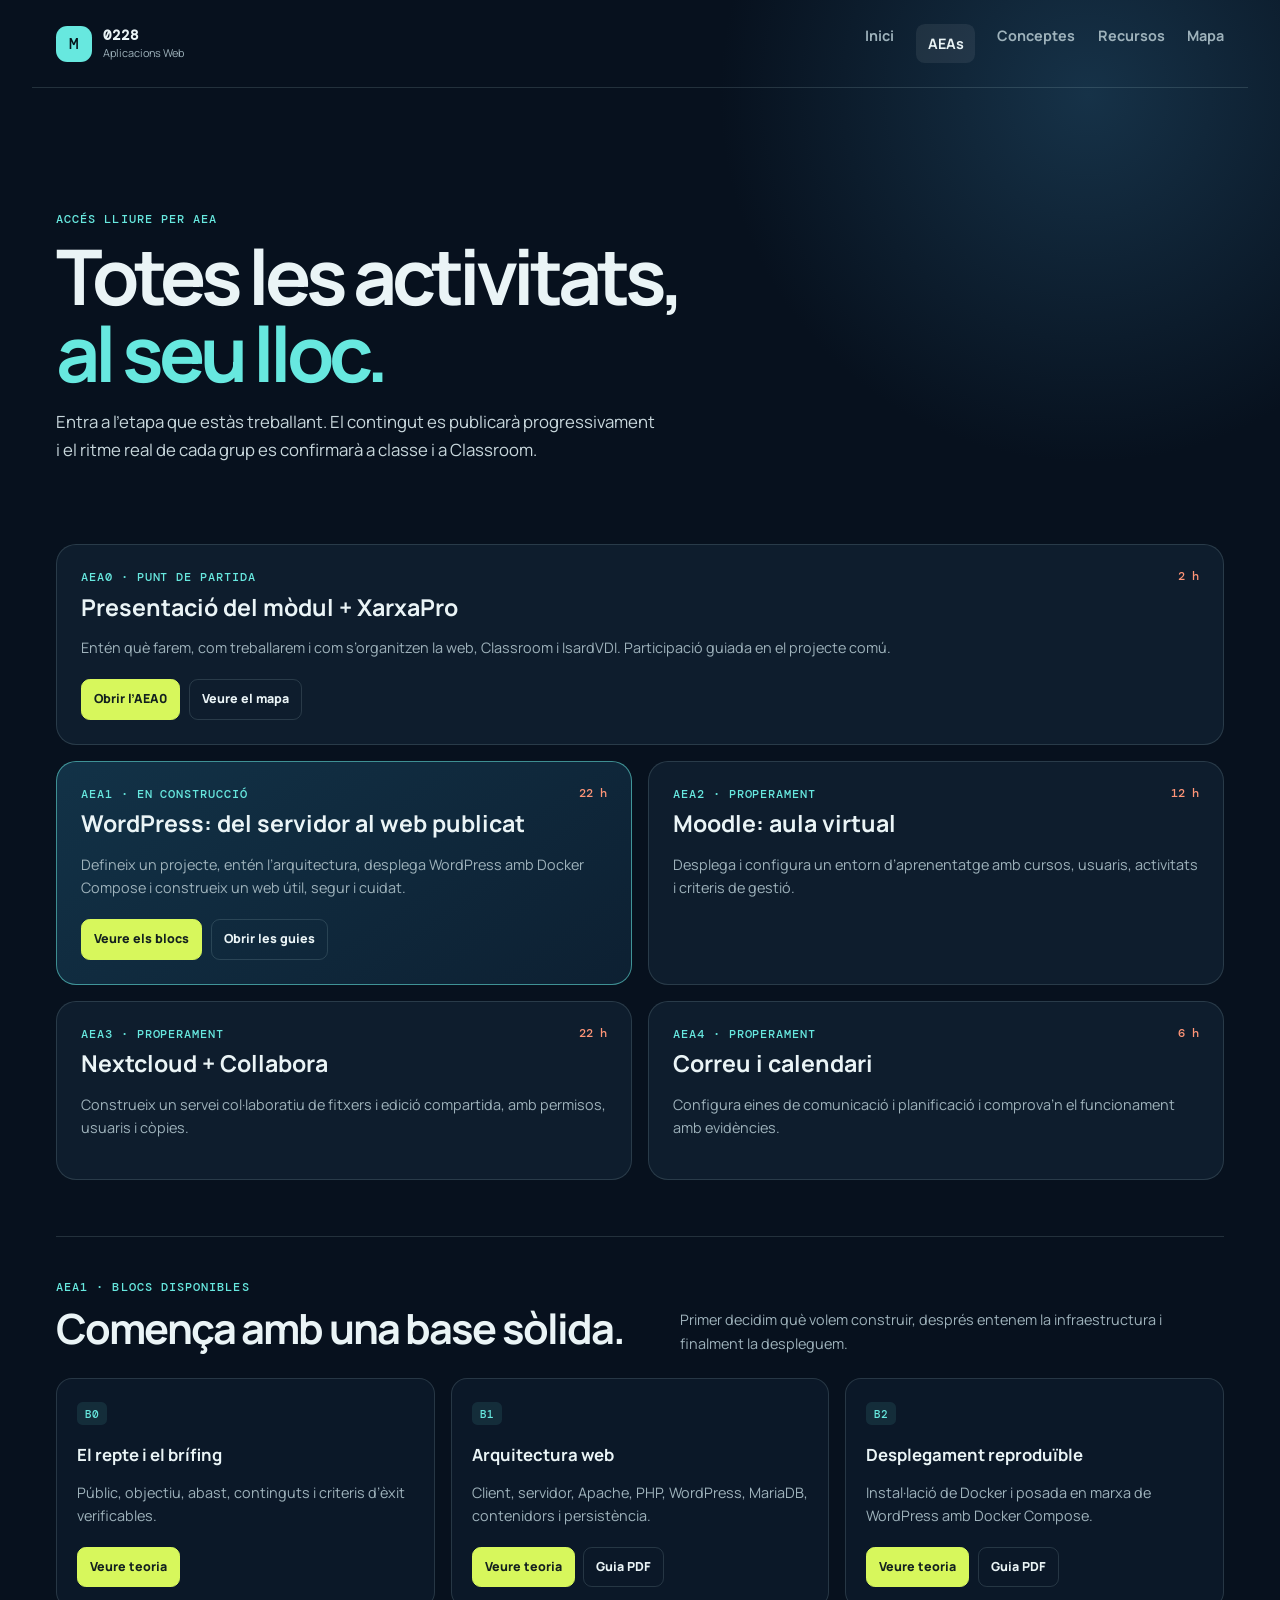
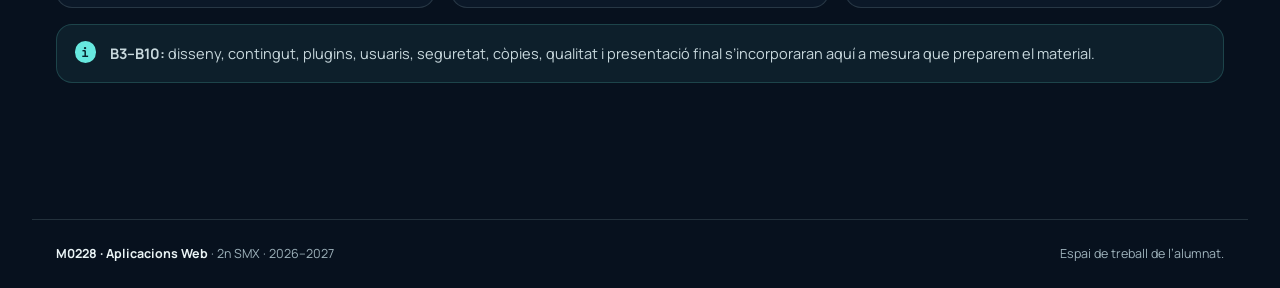
==== aeas.html @ b8c54862 "Add files via upload" ====
<!doctype html>
<html lang="ca"><head><meta charset="utf-8"><meta name="viewport" content="width=device-width,initial-scale=1"><meta name="description" content="Activitats d'ensenyament i aprenentatge del mòdul M0228 Aplicacions Web."><meta name="theme-color" content="#09121f"><title>AEAs · M0228 Aplicacions Web</title><link rel="preconnect" href="https://fonts.googleapis.com"><link rel="preconnect" href="https://fonts.gstatic.com" crossorigin><link href="https://fonts.googleapis.com/css2?family=DM+Mono:wght@400;500&family=Manrope:wght@400;500;600;700;800&display=swap" rel="stylesheet"><link rel="stylesheet" href="styles.css"><link rel="stylesheet" href="materials.css"><link rel="stylesheet" href="pages.css"><script src="app.js" defer></script></head>
<body><a class="skip-link" href="#contingut">Vés al contingut</a><header class="site-header"><a class="brand" href="index.html"><span class="brand-mark">M</span><span><strong>0228</strong><small>Aplicacions Web</small></span></a><button class="menu-button" type="button" aria-expanded="false" aria-controls="menu-principal"><span class="sr-only">Obre el menú</span><i></i><i></i></button><nav id="menu-principal" class="primary-nav" aria-label="Navegació principal"><a href="index.html">Inici</a><a href="aeas.html" aria-current="page">AEAs</a><a href="conceptes.html">Conceptes</a><a href="recursos.html">Recursos</a><a href="mapa.html">Mapa</a></nav></header>
<main id="contingut"><header class="page-intro"><p class="eyebrow">Accés lliure per AEA</p><h1>Totes les activitats,<br><em>al seu lloc.</em></h1><p class="lead">Entra a l’etapa que estàs treballant. El contingut es publicarà progressivament i el ritme real de cada grup es confirmarà a classe i a Classroom.</p></header>
<section class="page-section"><div class="aea-grid">
<article class="aea-card"><header><span class="aea-code">AEA0 · Punt de partida</span><span class="aea-hours">2 h</span></header><h2>Presentació del mòdul + XarxaPro</h2><p>Entén què farem, com treballarem i com s’organitzen la web, Classroom i IsardVDI. Participació guiada en el projecte comú.</p><div class="aea-actions"><a href="index.html#comenca">Obrir l’AEA0</a><a href="mapa.html">Veure el mapa</a></div></article>
<article id="aea1" class="aea-card is-current"><header><span class="aea-code">AEA1 · En construcció</span><span class="aea-hours">22 h</span></header><h2>WordPress: del servidor al web publicat</h2><p>Defineix un projecte, entén l’arquitectura, desplega WordPress amb Docker Compose i construeix un web útil, segur i cuidat.</p><div class="aea-actions"><a href="#blocs-aea1">Veure els blocs</a><a href="recursos.html#guies">Obrir les guies</a></div></article>
<article class="aea-card"><header><span class="aea-code">AEA2 · Properament</span><span class="aea-hours">12 h</span></header><h2>Moodle: aula virtual</h2><p>Desplega i configura un entorn d’aprenentatge amb cursos, usuaris, activitats i criteris de gestió.</p></article>
<article class="aea-card"><header><span class="aea-code">AEA3 · Properament</span><span class="aea-hours">22 h</span></header><h2>Nextcloud + Collabora</h2><p>Construeix un servei col·laboratiu de fitxers i edició compartida, amb permisos, usuaris i còpies.</p></article>
<article class="aea-card"><header><span class="aea-code">AEA4 · Properament</span><span class="aea-hours">6 h</span></header><h2>Correu i calendari</h2><p>Configura eines de comunicació i planificació i comprova’n el funcionament amb evidències.</p></article>
</div></section>
<section id="blocs-aea1" class="page-section"><div class="section-top"><div><p class="eyebrow">AEA1 · Blocs disponibles</p><h2>Comença amb una base sòlida.</h2></div><p>Primer decidim què volem construir, després entenem la infraestructura i finalment la despleguem.</p></div><div class="block-grid">
<article class="block-card"><span class="file-type">B0</span><h3>El repte i el brífing</h3><p>Públic, objectiu, abast, continguts i criteris d’èxit verificables.</p><div class="aea-actions"><a href="index.html#b0">Veure teoria</a></div></article>
<article class="block-card"><span class="file-type">B1</span><h3>Arquitectura web</h3><p>Client, servidor, Apache, PHP, WordPress, MariaDB, contenidors i persistència.</p><div class="aea-actions"><a href="index.html#b1">Veure teoria</a><a href="materials/alumnat/AEA1_B0-B1_Guia_Alumnat_2026-2027.pdf" target="_blank" rel="noopener">Guia PDF</a></div></article>
<article class="block-card"><span class="file-type">B2</span><h3>Desplegament reproduïble</h3><p>Instal·lació de Docker i posada en marxa de WordPress amb Docker Compose.</p><div class="aea-actions"><a href="index.html#b2">Veure teoria</a><a href="materials/alumnat/AEA1_B2_Docker_WordPress_Guia_Alumnat_2026-2027.pdf" target="_blank" rel="noopener">Guia PDF</a></div></article>
</div><div class="callout"><span class="callout-icon">i</span><p><strong>B3–B10:</strong> disseny, contingut, plugins, usuaris, seguretat, còpies, qualitat i presentació final s’incorporaran aquí a mesura que preparem el material.</p></div></section></main>
<footer class="site-footer"><p><strong>M0228 · Aplicacions Web</strong> · 2n SMX · 2026–2027</p><p>Espai de treball de l’alumnat.</p></footer></body></html>
---- styles.css ----
:root{--ink:#eaf4f6;--muted:#9eb2bb;--deep:#07111e;--panel:#0e1d2d;--line:rgba(207,239,242,.14);--aqua:#67e8df;--lime:#d7f75c;--coral:#ff9577;--radius:1.25rem}*{box-sizing:border-box}html{scroll-behavior:smooth}body{margin:0;background:radial-gradient(circle at 85% 5%,#163248 0,transparent 23rem),var(--deep);color:var(--ink);font-family:Manrope,system-ui,sans-serif;font-size:16px;line-height:1.65}a{color:inherit}a:focus-visible,button:focus-visible{outline:3px solid var(--lime);outline-offset:4px}.skip-link{position:absolute;left:1rem;top:-4rem;background:var(--lime);color:#122023;padding:.6rem 1rem;z-index:9;border-radius:.5rem;font-weight:800}.skip-link:focus{top:1rem}.site-header{max-width:76rem;min-height:5.5rem;padding:0 1.5rem;margin:auto;display:flex;align-items:center;justify-content:space-between;border-bottom:1px solid var(--line)}.brand{display:flex;gap:.7rem;align-items:center;text-decoration:none;line-height:1.1}.brand-mark{display:grid;place-items:center;width:2.25rem;height:2.25rem;background:var(--aqua);color:#06151c;border-radius:.7rem;font-family:"DM Mono",monospace;font-weight:500}.brand strong,.brand small{display:block}.brand strong{font-family:"DM Mono",monospace;font-size:.9rem;letter-spacing:.06em}.brand small{color:var(--muted);font-size:.68rem;margin-top:.18rem}.primary-nav{display:flex;gap:1.4rem}.primary-nav a{color:var(--muted);text-decoration:none;font-size:.9rem;font-weight:700}.primary-nav a:hover{color:var(--aqua)}.menu-button{display:none}main{max-width:76rem;padding:2.5rem 1.5rem 5rem;margin:auto}.panel{background:linear-gradient(140deg,rgba(18,38,58,.96),rgba(10,24,38,.92));border:1px solid var(--line);border-radius:1.75rem}.hero{padding:clamp(1.8rem,6vw,4.5rem);overflow:hidden;position:relative}.hero:after{content:"";position:absolute;width:20rem;height:20rem;border:1px solid rgba(103,232,223,.15);border-radius:50%;right:-11rem;bottom:-13rem;box-shadow:0 0 0 3rem rgba(103,232,223,.035),0 0 0 6rem rgba(103,232,223,.02);pointer-events:none}.eyebrow,.card-label{margin:0 0:.75rem;color:var(--aqua);font:500 .74rem/1.2 "DM Mono",monospace;letter-spacing:.09em;text-transform:uppercase}.hero-grid{display:grid;grid-template-columns:minmax(0,1.6fr) minmax(16rem,.7fr);gap:2rem;align-items:end;position:relative;z-index:1}.hero h1{max-width:13ch;margin:.1rem 0 1.2rem;font-size:clamp(2.3rem,5.5vw,5rem);line-height:1;letter-spacing:-.07em}.hero h1 em{color:var(--aqua);font-style:normal}.lead{max-width:52ch;color:#c8d7dc;font-size:1.05rem}.hero-actions{display:flex;gap:.75rem;flex-wrap:wrap;margin-top:1.8rem}.button{display:inline-flex;align-items:center;gap:.6rem;padding:.75rem 1rem;border-radius:.7rem;text-decoration:none;font-weight:800;font-size:.9rem}.button-primary{background:var(--lime);color:#152422}.button-quiet{border:1px solid var(--line)}.start-card{background:rgba(5,15,25,.45);border:1px solid rgba(103,232,223,.25);padding:1.5rem;border-radius:1rem}.start-card h2{font-size:1.15rem;margin:.25rem 0}.start-card p:not(.card-label),.section-heading>p:not(.eyebrow),.module-card p:not(.card-label),.resource-grid p{color:var(--muted);font-size:.9rem}.start-card a,.module-card a{color:var(--aqua);text-decoration:none;font-size:.85rem;font-weight:800}.notice{position:relative;z-index:1;max-width:70ch;margin:2.6rem 0 0;padding-top:1.1rem;border-top:1px solid var(--line);color:var(--muted);font-size:.84rem}.notice strong{color:var(--ink)}.section{padding:5.5rem 0 0}.section-heading{max-width:43rem;margin-bottom:2rem}.section-heading h2{margin:.2rem 0 .7rem;font-size:clamp(1.8rem,4vw,3rem);line-height:1.1;letter-spacing:-.05em}.two-columns{display:grid;grid-template-columns:1fr 1fr;gap:1rem}.lesson-card,.module-card,.resource-grid article{background:var(--panel);border:1px solid var(--line);border-radius:var(--radius);padding:1.5rem}.lesson-card h3,.module-card h3,.resource-grid h3{margin:.1rem 0 .7rem;font-size:1.25rem;line-height:1.25}.contrast-card{background:linear-gradient(145deg,#142f3b,#102333)}.steps,.check-list{padding:0;margin:1rem 0 0;list-style:none}.steps li{display:grid;grid-template-columns:2rem 1fr;gap:.65rem;padding:.65rem 0;border-top:1px solid var(--line);font-size:.9rem}.steps span{color:var(--coral);font:500 .72rem "DM Mono",monospace;padding-top:.2rem}.check-list li{position:relative;padding:.45rem 0 .45rem 1.45rem;color:#d8e3e6;font-size:.92rem}.check-list li:before{content:"✓";position:absolute;left:0;color:var(--lime);font-weight:800}.callout{display:flex;gap:.85rem;margin-top:1rem;padding:1rem 1.1rem;color:#c8d8dd;background:rgba(103,232,223,.065);border:1px solid rgba(103,232,223,.18);border-radius:1rem;font-size:.91rem}.callout p{margin:0}.callout-icon{flex:0 0 1.35rem;height:1.35rem;display:grid;place-items:center;border-radius:50%;background:var(--aqua);color:#08202a;font:500 .85rem "DM Mono",monospace}.itinerary{display:grid;grid-template-columns:repeat(5,1fr);gap:.7rem}.route-card{min-height:12rem;padding:1.1rem;background:rgba(14,29,45,.68);border:1px solid var(--line);border-radius:1rem;display:flex;flex-direction:column}.route-card.current{border-color:var(--aqua);background:#103044}.route-number{color:var(--coral);font:500 .8rem "DM Mono",monospace}.route-card p{color:var(--aqua);font:500 .68rem "DM Mono",monospace;margin:1rem 0 .15rem}.route-card h3{font-size:1rem;margin:0;line-height:1.25}.route-card small,.subtle{color:var(--muted);margin-top:.45rem;font-size:.75rem;line-height:1.35}.status{margin-top:auto;color:var(--lime);font:500 .67rem "DM Mono",monospace;text-transform:uppercase}.status.muted{color:var(--muted)}.subtle{margin:1rem 0 0;font-size:.85rem}.split-heading{display:flex;justify-content:space-between;gap:2rem;max-width:none}.split-heading>p{max-width:30rem}.module-grid{display:grid;grid-template-columns:repeat(4,1fr);gap:1rem}.module-card{min-height:16rem;display:flex;flex-direction:column}.module-card a,.module-card span:last-child{margin-top:auto}.module-card.soon{opacity:.64}.module-card.soon span:last-child{color:var(--muted);font:.73rem "DM Mono",monospace;text-transform:uppercase}.learning-unit{display:grid;grid-template-columns:10rem 1fr;gap:1.5rem;margin-top:1rem;padding:1.5rem;background:rgba(14,29,45,.53);border-top:1px solid var(--line)}.unit-meta span{color:var(--lime);font:500 1.7rem "DM Mono",monospace}.unit-meta p{color:var(--muted);margin:.1rem 0;font-size:.8rem}.unit-content h3{margin:0;font-size:1.5rem;line-height:1.25}.unit-content>p{color:#c9d8dd}.unit-columns{display:grid;grid-template-columns:1fr 1fr;gap:1rem}.unit-columns>div{padding:1rem;background:var(--panel);border-radius:.85rem}.unit-columns h4{margin:0;color:var(--aqua);font-size:.88rem}.unit-columns ul{color:var(--muted);padding-left:1.15rem;font-size:.88rem}.unit-columns li{margin:.35rem 0}.flow{display:flex;align-items:center;flex-wrap:wrap;gap:.45rem;margin:1.2rem 0;font:.75rem "DM Mono",monospace}.flow span{padding:.5rem .65rem;background:#153143;border:1px solid rgba(103,232,223,.25);border-radius:.45rem}.flow b{color:var(--coral)}.tip{padding:.8rem 1rem;border-left:2px solid var(--lime);background:rgba(215,247,92,.06);font-size:.88rem}code{font-family:"DM Mono",monospace;font-size:.85em;color:var(--lime)}pre{margin:1rem 0 0;padding:1rem;overflow:auto;background:#050e18;border:1px solid var(--line);border-radius:.8rem}pre code{color:#c8f9f5;line-height:1.8}.resource-grid{display:grid;grid-template-columns:repeat(3,1fr);gap:1rem}.resource-grid article>span{color:var(--coral);font:500 1.2rem "DM Mono",monospace}.site-footer{max-width:76rem;margin:auto;padding:1.5rem;border-top:1px solid var(--line);color:var(--muted);font-size:.78rem;display:flex;justify-content:space-between;gap:1rem}.site-footer p{margin:0}.site-footer strong{color:var(--ink)}.sr-only{position:absolute;width:1px;height:1px;padding:0;margin:-1px;overflow:hidden;clip:rect(0,0,0,0);white-space:nowrap;border:0}@media(max-width:800px){.hero-grid,.split-heading,.two-columns,.unit-columns{grid-template-columns:1fr;display:grid}.itinerary{grid-template-columns:repeat(2,1fr)}.route-card{min-height:9rem}.module-grid{grid-template-columns:repeat(2,1fr)}.learning-unit{grid-template-columns:1fr;gap:.75rem}.unit-meta{display:flex;gap:.65rem;align-items:baseline}.unit-meta p{margin:0}.site-footer{display:block}.site-footer p+p{margin-top:.4rem}}@media(max-width:600px){.site-header{min-height:4.75rem;padding:0 1rem;position:relative}.menu-button{display:flex;flex-direction:column;gap:.35rem;justify-content:center;align-items:center;width:2.75rem;height:2.5rem;background:transparent;border:1px solid var(--line);border-radius:.6rem}.menu-button i{width:1rem;height:1px;background:var(--ink)}.primary-nav{position:absolute;left:1rem;right:1rem;top:4.5rem;padding:1rem;background:#102235;border:1px solid var(--line);border-radius:.8rem;display:none;flex-direction:column;z-index:5}.primary-nav.open{display:flex}.primary-nav a{padding:.35rem}.hero{padding:1.5rem}.hero h1{font-size:2.55rem}.hero-actions{display:grid}.button{justify-content:center}.module-grid,.resource-grid,.itinerary{grid-template-columns:1fr}.section{padding-top:4rem}main{padding:1.5rem 1rem 4rem}}@media(prefers-reduced-motion:reduce){html{scroll-behavior:auto}*,*:before,*:after{transition:none!important;animation:none!important}}
---- materials.css ----
.materials-heading{margin:2.4rem 0 1rem}.materials-heading h3{margin:0;font-size:1.45rem}.materials-heading>p:last-child{margin:.3rem 0 0;color:var(--muted);font-size:.9rem}.materials-grid{display:grid;grid-template-columns:repeat(2,1fr);gap:1rem}.material-card{min-height:15rem;padding:1.5rem;background:linear-gradient(145deg,var(--panel),#10283a);border:1px solid var(--line);border-radius:var(--radius);display:flex;flex-direction:column;justify-content:space-between}.file-type{display:inline-block;margin-bottom:.85rem;padding:.28rem .5rem;border-radius:.35rem;background:rgba(103,232,223,.1);color:var(--aqua);font:500 .7rem "DM Mono",monospace}.material-card h3{margin:0;font-size:1.15rem;line-height:1.35}.material-card p{color:var(--muted);font-size:.88rem}.file-actions{display:flex;gap:.65rem;flex-wrap:wrap;margin-top:1.2rem}.file-actions a{padding:.58rem .75rem;border:1px solid var(--line);border-radius:.55rem;color:var(--ink);font-size:.78rem;font-weight:800;text-decoration:none}.file-actions a:hover{border-color:var(--aqua);color:var(--aqua)}.file-actions .view-file{background:var(--lime);border-color:var(--lime);color:#10201f}.file-actions .view-file:hover{background:#e3ff84;color:#10201f}@media(max-width:600px){.materials-grid{grid-template-columns:1fr}.material-card{min-height:auto}}
---- pages.css ----
.primary-nav a[aria-current="page"]{color:var(--ink);background:rgba(255,255,255,.07);padding:.45rem .7rem;border-radius:.55rem}.page-intro{padding:clamp(2rem,6vw,4.5rem) 0 2rem;max-width:54rem}.page-intro h1{margin:.15rem 0 1rem;font-size:clamp(2.4rem,6vw,5rem);line-height:1;letter-spacing:-.065em}.page-intro h1 em{color:var(--aqua);font-style:normal}.page-intro .lead{max-width:60ch}.page-section{padding:2rem 0 3.5rem}.page-section+.page-section{border-top:1px solid var(--line)}.section-top{display:flex;justify-content:space-between;align-items:end;gap:2rem;margin-bottom:1.4rem}.section-top h2{margin:.2rem 0;font-size:clamp(1.6rem,4vw,2.6rem);line-height:1.1;letter-spacing:-.045em}.section-top>p{max-width:34rem;margin:0;color:var(--muted);font-size:.9rem}.aea-grid{display:grid;grid-template-columns:repeat(2,1fr);gap:1rem}.aea-card{position:relative;padding:1.5rem;background:var(--panel);border:1px solid var(--line);border-radius:var(--radius)}.aea-card:first-child{grid-column:1/-1}.aea-card.is-current{border-color:rgba(103,232,223,.55);background:linear-gradient(145deg,#123247,#0d2032)}.aea-card header{display:flex;justify-content:space-between;gap:1rem;align-items:start}.aea-code{color:var(--aqua);font:500 .74rem "DM Mono",monospace;letter-spacing:.08em;text-transform:uppercase}.aea-hours{color:var(--coral);font:500 .72rem "DM Mono",monospace}.aea-card h2{margin:.55rem 0 .6rem;font-size:1.45rem;line-height:1.2}.aea-card>p,.block-card p,.concept-card p,.empty-state p{color:var(--muted);font-size:.9rem}.aea-actions{display:flex;gap:.55rem;flex-wrap:wrap;margin-top:1.2rem}.aea-actions a{padding:.55rem .75rem;border:1px solid var(--line);border-radius:.55rem;text-decoration:none;font-size:.78rem;font-weight:800}.aea-actions a:first-child{background:var(--lime);border-color:var(--lime);color:#14211f}.block-grid,.concept-grid,.presentation-grid{display:grid;grid-template-columns:repeat(3,1fr);gap:1rem}.block-card,.concept-card,.empty-state{padding:1.25rem;background:rgba(14,29,45,.72);border:1px solid var(--line);border-radius:1rem}.block-card h3,.concept-card h2,.empty-state h3{margin:.35rem 0 .55rem;font-size:1.05rem;line-height:1.3}.block-card .file-actions{margin-top:1rem}.concept-card dt{color:var(--aqua);font-weight:800}.concept-card dd{margin:.35rem 0 0;color:var(--muted);font-size:.88rem}.map-list{list-style:none;margin:0;padding:0;border-top:1px solid var(--line)}.map-list li{display:grid;grid-template-columns:5rem 1fr 5rem;gap:1rem;padding:1.25rem .25rem;border-bottom:1px solid var(--line);align-items:start}.map-list b{color:var(--aqua);font:500 .8rem "DM Mono",monospace}.map-list strong{display:block}.map-list span span{display:block;color:var(--muted);font-size:.85rem;margin-top:.2rem}.map-list em{color:var(--coral);font:500 .72rem "DM Mono",monospace;text-align:right;font-style:normal}.resource-note{margin-top:1rem;color:var(--muted);font-size:.86rem}.empty-state{border-style:dashed}.empty-state .file-type{display:inline-block}.breadcrumb{display:flex;gap:.5rem;color:var(--muted);font-size:.78rem}.breadcrumb a{text-decoration:none}.breadcrumb span{color:var(--aqua)}@media(max-width:800px){.block-grid,.concept-grid,.presentation-grid{grid-template-columns:repeat(2,1fr)}}@media(max-width:600px){.primary-nav a[aria-current="page"]{padding:.35rem}.aea-grid,.block-grid,.concept-grid,.presentation-grid{grid-template-columns:1fr}.aea-card:first-child{grid-column:auto}.section-top{display:block}.section-top>p{margin-top:.6rem}.map-list li{grid-template-columns:4rem 1fr}.map-list em{grid-column:2;text-align:left}.page-intro{padding-top:2.5rem}}
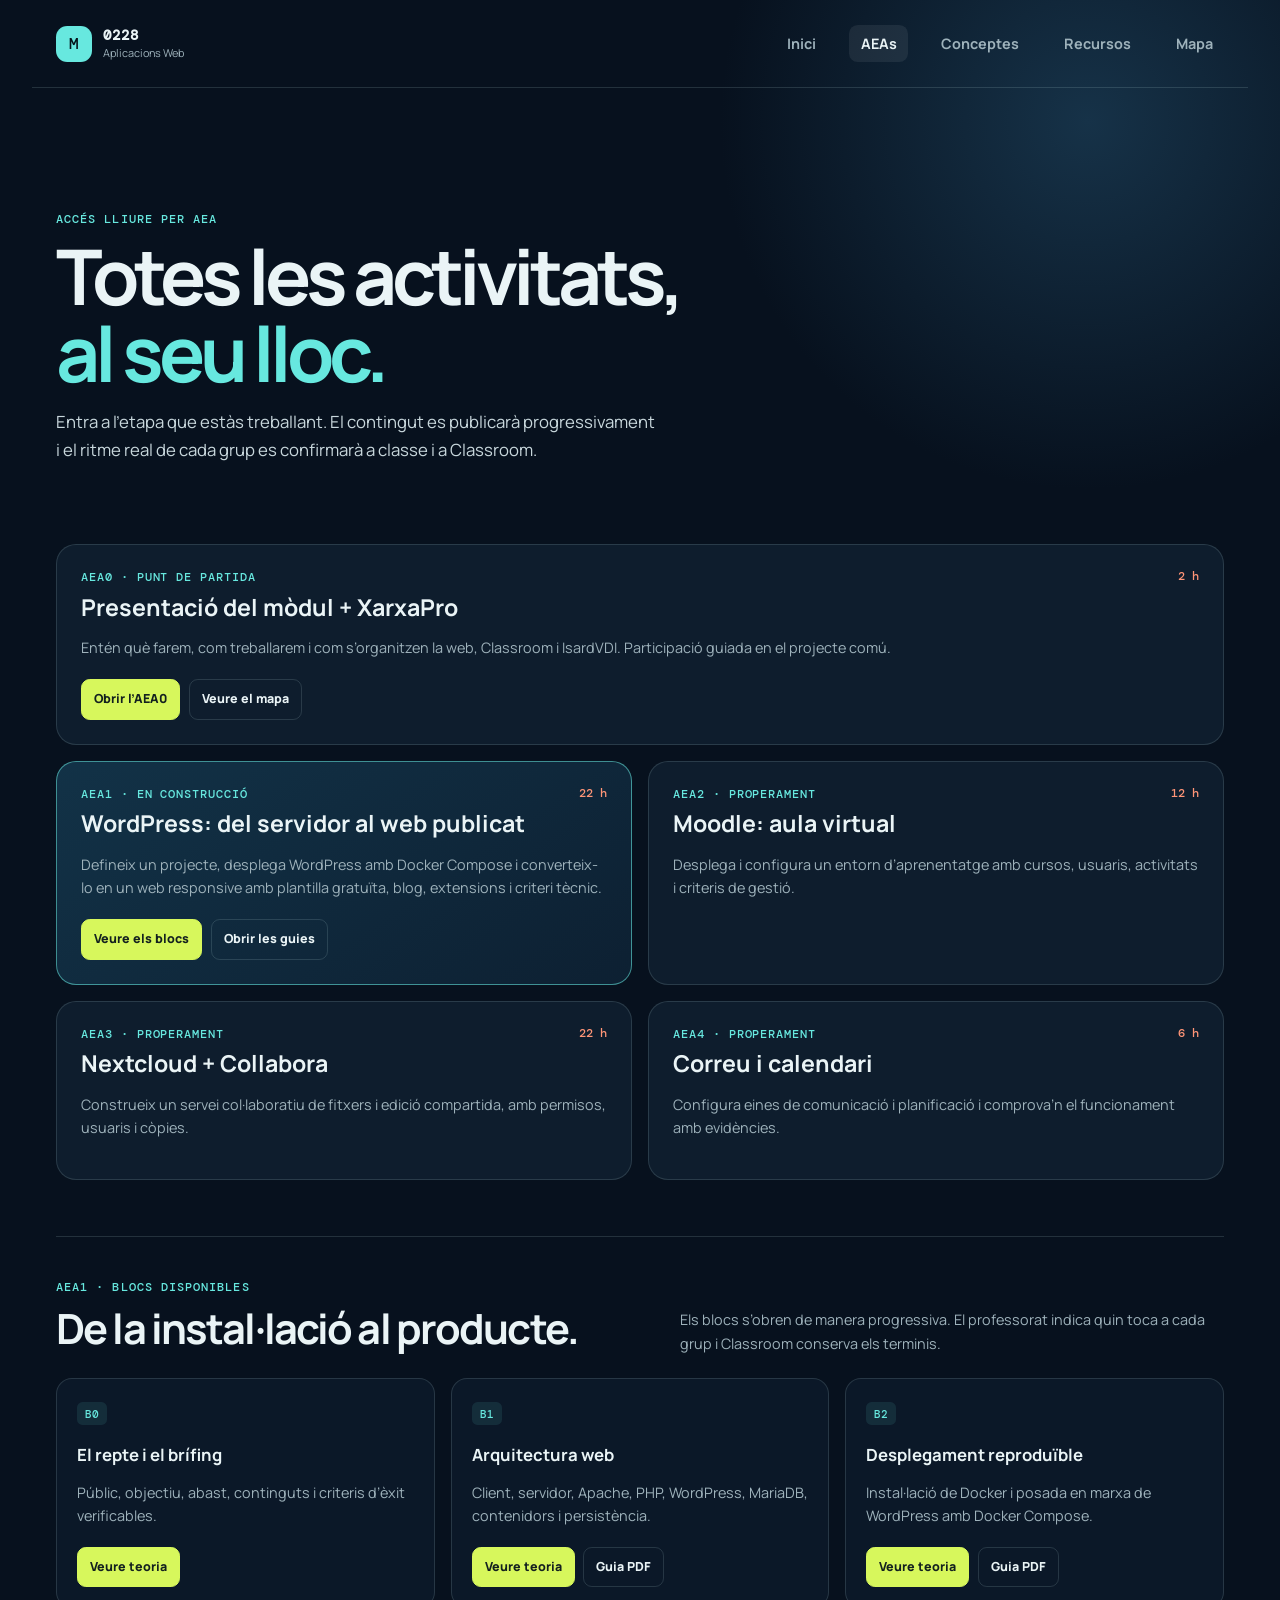
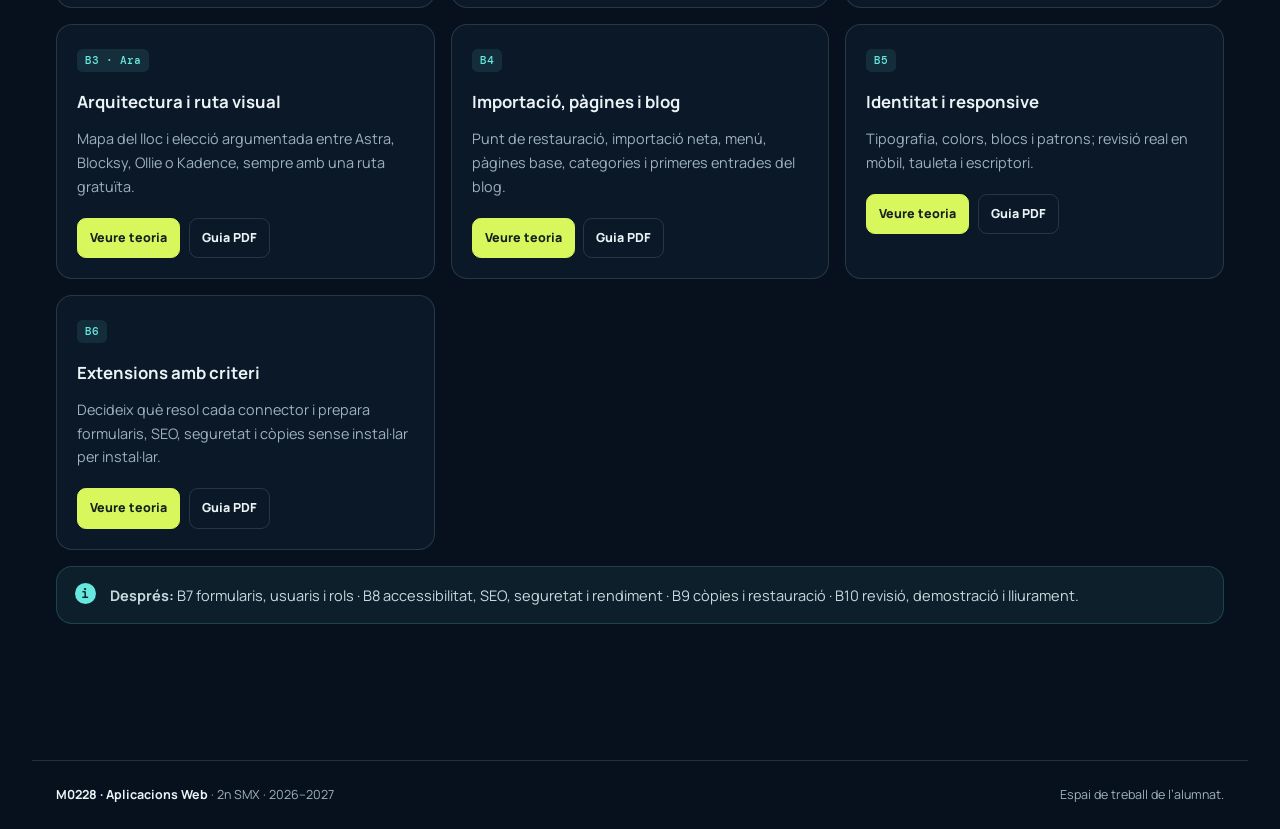
==== commit 528d78b2: "Add files via upload" ====
--- a/aeas.html
+++ b/aeas.html
@@ -1,17 +1,21 @@
 <!doctype html>
-<html lang="ca"><head><meta charset="utf-8"><meta name="viewport" content="width=device-width,initial-scale=1"><meta name="description" content="Activitats d'ensenyament i aprenentatge del mòdul M0228 Aplicacions Web."><meta name="theme-color" content="#09121f"><title>AEAs · M0228 Aplicacions Web</title><link rel="preconnect" href="https://fonts.googleapis.com"><link rel="preconnect" href="https://fonts.gstatic.com" crossorigin><link href="https://fonts.googleapis.com/css2?family=DM+Mono:wght@400;500&family=Manrope:wght@400;500;600;700;800&display=swap" rel="stylesheet"><link rel="stylesheet" href="styles.css"><link rel="stylesheet" href="materials.css"><link rel="stylesheet" href="pages.css"><script src="app.js" defer></script></head>
+<html lang="ca"><head><meta charset="utf-8"><meta name="viewport" content="width=device-width,initial-scale=1"><meta name="description" content="Activitats d'ensenyament i aprenentatge del mòdul M0228 Aplicacions Web."><meta name="theme-color" content="#09121f"><title>AEAs · M0228 Aplicacions Web</title><link rel="preconnect" href="https://fonts.googleapis.com"><link rel="preconnect" href="https://fonts.gstatic.com" crossorigin><link href="https://fonts.googleapis.com/css2?family=DM+Mono:wght@400;500&family=Manrope:wght@400;500;600;700;800&display=swap" rel="stylesheet"><link rel="stylesheet" href="styles.css"><link rel="stylesheet" href="materials.css"><link rel="stylesheet" href="pages.css"><link rel="stylesheet" href="navigation-alignment.css"><script src="app.js" defer></script></head>
 <body><a class="skip-link" href="#contingut">Vés al contingut</a><header class="site-header"><a class="brand" href="index.html"><span class="brand-mark">M</span><span><strong>0228</strong><small>Aplicacions Web</small></span></a><button class="menu-button" type="button" aria-expanded="false" aria-controls="menu-principal"><span class="sr-only">Obre el menú</span><i></i><i></i></button><nav id="menu-principal" class="primary-nav" aria-label="Navegació principal"><a href="index.html">Inici</a><a href="aeas.html" aria-current="page">AEAs</a><a href="conceptes.html">Conceptes</a><a href="recursos.html">Recursos</a><a href="mapa.html">Mapa</a></nav></header>
 <main id="contingut"><header class="page-intro"><p class="eyebrow">Accés lliure per AEA</p><h1>Totes les activitats,<br><em>al seu lloc.</em></h1><p class="lead">Entra a l’etapa que estàs treballant. El contingut es publicarà progressivament i el ritme real de cada grup es confirmarà a classe i a Classroom.</p></header>
 <section class="page-section"><div class="aea-grid">
 <article class="aea-card"><header><span class="aea-code">AEA0 · Punt de partida</span><span class="aea-hours">2 h</span></header><h2>Presentació del mòdul + XarxaPro</h2><p>Entén què farem, com treballarem i com s’organitzen la web, Classroom i IsardVDI. Participació guiada en el projecte comú.</p><div class="aea-actions"><a href="index.html#comenca">Obrir l’AEA0</a><a href="mapa.html">Veure el mapa</a></div></article>
-<article id="aea1" class="aea-card is-current"><header><span class="aea-code">AEA1 · En construcció</span><span class="aea-hours">22 h</span></header><h2>WordPress: del servidor al web publicat</h2><p>Defineix un projecte, entén l’arquitectura, desplega WordPress amb Docker Compose i construeix un web útil, segur i cuidat.</p><div class="aea-actions"><a href="#blocs-aea1">Veure els blocs</a><a href="recursos.html#guies">Obrir les guies</a></div></article>
+<article id="aea1" class="aea-card is-current"><header><span class="aea-code">AEA1 · En construcció</span><span class="aea-hours">22 h</span></header><h2>WordPress: del servidor al web publicat</h2><p>Defineix un projecte, desplega WordPress amb Docker Compose i converteix-lo en un web responsive amb plantilla gratuïta, blog, extensions i criteri tècnic.</p><div class="aea-actions"><a href="#blocs-aea1">Veure els blocs</a><a href="recursos.html#guies">Obrir les guies</a></div></article>
 <article class="aea-card"><header><span class="aea-code">AEA2 · Properament</span><span class="aea-hours">12 h</span></header><h2>Moodle: aula virtual</h2><p>Desplega i configura un entorn d’aprenentatge amb cursos, usuaris, activitats i criteris de gestió.</p></article>
 <article class="aea-card"><header><span class="aea-code">AEA3 · Properament</span><span class="aea-hours">22 h</span></header><h2>Nextcloud + Collabora</h2><p>Construeix un servei col·laboratiu de fitxers i edició compartida, amb permisos, usuaris i còpies.</p></article>
 <article class="aea-card"><header><span class="aea-code">AEA4 · Properament</span><span class="aea-hours">6 h</span></header><h2>Correu i calendari</h2><p>Configura eines de comunicació i planificació i comprova’n el funcionament amb evidències.</p></article>
 </div></section>
-<section id="blocs-aea1" class="page-section"><div class="section-top"><div><p class="eyebrow">AEA1 · Blocs disponibles</p><h2>Comença amb una base sòlida.</h2></div><p>Primer decidim què volem construir, després entenem la infraestructura i finalment la despleguem.</p></div><div class="block-grid">
+<section id="blocs-aea1" class="page-section"><div class="section-top"><div><p class="eyebrow">AEA1 · Blocs disponibles</p><h2>De la instal·lació al producte.</h2></div><p>Els blocs s’obren de manera progressiva. El professorat indica quin toca a cada grup i Classroom conserva els terminis.</p></div><div class="block-grid">
 <article class="block-card"><span class="file-type">B0</span><h3>El repte i el brífing</h3><p>Públic, objectiu, abast, continguts i criteris d’èxit verificables.</p><div class="aea-actions"><a href="index.html#b0">Veure teoria</a></div></article>
 <article class="block-card"><span class="file-type">B1</span><h3>Arquitectura web</h3><p>Client, servidor, Apache, PHP, WordPress, MariaDB, contenidors i persistència.</p><div class="aea-actions"><a href="index.html#b1">Veure teoria</a><a href="materials/alumnat/AEA1_B0-B1_Guia_Alumnat_2026-2027.pdf" target="_blank" rel="noopener">Guia PDF</a></div></article>
 <article class="block-card"><span class="file-type">B2</span><h3>Desplegament reproduïble</h3><p>Instal·lació de Docker i posada en marxa de WordPress amb Docker Compose.</p><div class="aea-actions"><a href="index.html#b2">Veure teoria</a><a href="materials/alumnat/AEA1_B2_Docker_WordPress_Guia_Alumnat_2026-2027.pdf" target="_blank" rel="noopener">Guia PDF</a></div></article>
-</div><div class="callout"><span class="callout-icon">i</span><p><strong>B3–B10:</strong> disseny, contingut, plugins, usuaris, seguretat, còpies, qualitat i presentació final s’incorporaran aquí a mesura que preparem el material.</p></div></section></main>
+<article class="block-card is-current"><span class="file-type">B3 · Ara</span><h3>Arquitectura i ruta visual</h3><p>Mapa del lloc i elecció argumentada entre Astra, Blocksy, Ollie o Kadence, sempre amb una ruta gratuïta.</p><div class="aea-actions"><a href="index.html#b3">Veure teoria</a><a href="materials/alumnat/AEA1_B3-B6_Plantilles_Blog_Plugins_Guia_Alumnat_2026-2027.pdf" target="_blank" rel="noopener">Guia PDF</a></div></article>
+<article class="block-card"><span class="file-type">B4</span><h3>Importació, pàgines i blog</h3><p>Punt de restauració, importació neta, menú, pàgines base, categories i primeres entrades del blog.</p><div class="aea-actions"><a href="index.html#b4">Veure teoria</a><a href="materials/alumnat/AEA1_B3-B6_Plantilles_Blog_Plugins_Guia_Alumnat_2026-2027.pdf#page=3" target="_blank" rel="noopener">Guia PDF</a></div></article>
+<article class="block-card"><span class="file-type">B5</span><h3>Identitat i responsive</h3><p>Tipografia, colors, blocs i patrons; revisió real en mòbil, tauleta i escriptori.</p><div class="aea-actions"><a href="index.html#b5">Veure teoria</a><a href="materials/alumnat/AEA1_B3-B6_Plantilles_Blog_Plugins_Guia_Alumnat_2026-2027.pdf#page=5" target="_blank" rel="noopener">Guia PDF</a></div></article>
+<article class="block-card"><span class="file-type">B6</span><h3>Extensions amb criteri</h3><p>Decideix què resol cada connector i prepara formularis, SEO, seguretat i còpies sense instal·lar per instal·lar.</p><div class="aea-actions"><a href="index.html#b6">Veure teoria</a><a href="materials/alumnat/AEA1_B3-B6_Plantilles_Blog_Plugins_Guia_Alumnat_2026-2027.pdf#page=6" target="_blank" rel="noopener">Guia PDF</a></div></article>
+</div><div class="callout"><span class="callout-icon">i</span><p><strong>Després:</strong> B7 formularis, usuaris i rols · B8 accessibilitat, SEO, seguretat i rendiment · B9 còpies i restauració · B10 revisió, demostració i lliurament.</p></div></section></main>
 <footer class="site-footer"><p><strong>M0228 · Aplicacions Web</strong> · 2n SMX · 2026–2027</p><p>Espai de treball de l’alumnat.</p></footer></body></html>
--- a/pages.css
+++ b/pages.css
@@ -1 +1,3 @@
-.primary-nav a[aria-current="page"]{color:var(--ink);background:rgba(255,255,255,.07);padding:.45rem .7rem;border-radius:.55rem}.page-intro{padding:clamp(2rem,6vw,4.5rem) 0 2rem;max-width:54rem}.page-intro h1{margin:.15rem 0 1rem;font-size:clamp(2.4rem,6vw,5rem);line-height:1;letter-spacing:-.065em}.page-intro h1 em{color:var(--aqua);font-style:normal}.page-intro .lead{max-width:60ch}.page-section{padding:2rem 0 3.5rem}.page-section+.page-section{border-top:1px solid var(--line)}.section-top{display:flex;justify-content:space-between;align-items:end;gap:2rem;margin-bottom:1.4rem}.section-top h2{margin:.2rem 0;font-size:clamp(1.6rem,4vw,2.6rem);line-height:1.1;letter-spacing:-.045em}.section-top>p{max-width:34rem;margin:0;color:var(--muted);font-size:.9rem}.aea-grid{display:grid;grid-template-columns:repeat(2,1fr);gap:1rem}.aea-card{position:relative;padding:1.5rem;background:var(--panel);border:1px solid var(--line);border-radius:var(--radius)}.aea-card:first-child{grid-column:1/-1}.aea-card.is-current{border-color:rgba(103,232,223,.55);background:linear-gradient(145deg,#123247,#0d2032)}.aea-card header{display:flex;justify-content:space-between;gap:1rem;align-items:start}.aea-code{color:var(--aqua);font:500 .74rem "DM Mono",monospace;letter-spacing:.08em;text-transform:uppercase}.aea-hours{color:var(--coral);font:500 .72rem "DM Mono",monospace}.aea-card h2{margin:.55rem 0 .6rem;font-size:1.45rem;line-height:1.2}.aea-card>p,.block-card p,.concept-card p,.empty-state p{color:var(--muted);font-size:.9rem}.aea-actions{display:flex;gap:.55rem;flex-wrap:wrap;margin-top:1.2rem}.aea-actions a{padding:.55rem .75rem;border:1px solid var(--line);border-radius:.55rem;text-decoration:none;font-size:.78rem;font-weight:800}.aea-actions a:first-child{background:var(--lime);border-color:var(--lime);color:#14211f}.block-grid,.concept-grid,.presentation-grid{display:grid;grid-template-columns:repeat(3,1fr);gap:1rem}.block-card,.concept-card,.empty-state{padding:1.25rem;background:rgba(14,29,45,.72);border:1px solid var(--line);border-radius:1rem}.block-card h3,.concept-card h2,.empty-state h3{margin:.35rem 0 .55rem;font-size:1.05rem;line-height:1.3}.block-card .file-actions{margin-top:1rem}.concept-card dt{color:var(--aqua);font-weight:800}.concept-card dd{margin:.35rem 0 0;color:var(--muted);font-size:.88rem}.map-list{list-style:none;margin:0;padding:0;border-top:1px solid var(--line)}.map-list li{display:grid;grid-template-columns:5rem 1fr 5rem;gap:1rem;padding:1.25rem .25rem;border-bottom:1px solid var(--line);align-items:start}.map-list b{color:var(--aqua);font:500 .8rem "DM Mono",monospace}.map-list strong{display:block}.map-list span span{display:block;color:var(--muted);font-size:.85rem;margin-top:.2rem}.map-list em{color:var(--coral);font:500 .72rem "DM Mono",monospace;text-align:right;font-style:normal}.resource-note{margin-top:1rem;color:var(--muted);font-size:.86rem}.empty-state{border-style:dashed}.empty-state .file-type{display:inline-block}.breadcrumb{display:flex;gap:.5rem;color:var(--muted);font-size:.78rem}.breadcrumb a{text-decoration:none}.breadcrumb span{color:var(--aqua)}@media(max-width:800px){.block-grid,.concept-grid,.presentation-grid{grid-template-columns:repeat(2,1fr)}}@media(max-width:600px){.primary-nav a[aria-current="page"]{padding:.35rem}.aea-grid,.block-grid,.concept-grid,.presentation-grid{grid-template-columns:1fr}.aea-card:first-child{grid-column:auto}.section-top{display:block}.section-top>p{margin-top:.6rem}.map-list li{grid-template-columns:4rem 1fr}.map-list em{grid-column:2;text-align:left}.page-intro{padding-top:2.5rem}}
+.primary-nav a[aria-current="page"]{color:var(--ink);background:rgba(255,255,255,.07);padding:.45rem .7rem;border-radius:.55rem}.page-intro{padding:clamp(2rem,6vw,4.5rem) 0 2rem;max-width:54rem}.page-intro h1{margin:.15rem 0 1rem;font-size:clamp(2.4rem,6vw,5rem);line-height:1;letter-spacing:-.065em}.page-intro h1 em{color:var(--aqua);font-style:normal}.page-intro .lead{max-width:60ch}.page-section{padding:2rem 0 3.5rem}.page-section+.page-section{border-top:1px solid var(--line)}.section-top{display:flex;justify-content:space-between;align-items:end;gap:2rem;margin-bottom:1.4rem}.section-top h2{margin:.2rem 0;font-size:clamp(1.6rem,4vw,2.6rem);line-height:1.1;letter-spacing:-.045em}.section-top>p{max-width:34rem;margin:0;color:var(--muted);font-size:.9rem}.aea-grid{display:grid;grid-template-columns:repeat(2,1fr);gap:1rem}.aea-card{position:relative;padding:1.5rem;background:var(--panel);border:1px solid var(--line);border-radius:var(--radius)}.aea-card:first-child{grid-column:1/-1}.aea-card.is-current{border-color:rgba(103,232,223,.55);background:linear-gradient(145deg,#123247,#0d2032)}.aea-card header{display:flex;justify-content:space-between;gap:1rem;align-items:start}.aea-code{color:var(--aqua);font:500 .74rem "DM Mono",monospace;letter-spacing:.08em;text-transform:uppercase}.aea-hours{color:var(--coral);font:500 .72rem "DM Mono",monospace}.aea-card h2{margin:.55rem 0 .6rem;font-size:1.45rem;line-height:1.2}.aea-card>p,.block-card p,.concept-card p,.empty-state p{color:var(--muted);font-size:.9rem}.aea-actions{display:flex;gap:.55rem;flex-wrap:wrap;margin-top:1.2rem}.aea-actions a{padding:.55rem .75rem;border:1px solid var(--line);border-radius:.55rem;text-decoration:none;font-size:.78rem;font-weight:800}.aea-actions a:first-child{background:var(--lime);border-color:var(--lime);color:#14211f}.block-grid,.concept-grid,.presentation-grid{display:grid;grid-template-columns:repeat(3,1fr);gap:1rem}.block-card,.concept-card,.empty-state{padding:1.25rem;background:rgba(14,29,45,.72);border:1px solid var(--line);border-radius:1rem}.block-card h3,.concept-card h2,.empty-state h3{margin:.35rem 0 .55rem;font-size:1.05rem;line-height:1.3}.block-card .file-actions{margin-top:1rem}.concept-card dt{color:var(--aqua);font-weight:800}.concept-card dd{margin:.35rem 0 0;color:var(--muted);font-size:.88rem}.map-list{list-style:none;margin:0;padding:0;border-top:1px solid var(--line)}.map-list li{display:grid;grid-template-columns:5rem 1fr 5rem;gap:1rem;padding:1.25rem .25rem;border-bottom:1px solid var(--line);align-items:start}.map-list b{color:var(--aqua);font:500 .8rem "DM Mono",monospace}.map-list strong{display:block}.map-list span span{display:block;color:var(--muted);font-size:.85rem;margin-top:.2rem}.map-list em{color:var(--coral);font:500 .72rem "DM Mono",monospace;text-align:right;font-style:normal}.resource-note{margin-top:1rem;color:var(--muted);font-size:.86rem}.empty-state{border-style:dashed}.empty-state .file-type{display:inline-block}.breadcrumb{display:flex;gap:.5rem;color:var(--muted);font-size:.78rem}.breadcrumb a{text-decoration:none}.breadcrumb span{color:var(--aqua)}
+.tool-grid{display:grid;grid-template-columns:repeat(2,minmax(0,1fr));gap:1rem}.tool-card{display:flex;flex-direction:column;min-height:17rem;padding:1.35rem;background:linear-gradient(145deg,rgba(17,40,59,.96),rgba(10,25,40,.92));border:1px solid var(--line);border-radius:1rem}.tool-card header{display:flex;align-items:center;justify-content:space-between;gap:1rem}.tool-badge{padding:.28rem .5rem;color:#14211f;background:var(--lime);border-radius:999px;font:800 .66rem "DM Mono",monospace;text-transform:uppercase;letter-spacing:.04em}.tool-card h3{margin:.75rem 0 .45rem;font-size:1.15rem}.tool-card p{margin:.15rem 0;color:var(--muted);font-size:.88rem}.tool-card .tool-meta{margin-top:.65rem;color:var(--ink);font-size:.79rem}.tool-links{display:flex;flex-wrap:wrap;gap:.5rem;margin-top:auto;padding-top:1.1rem}.tool-links a{padding:.52rem .68rem;border:1px solid rgba(103,232,223,.38);border-radius:.55rem;color:var(--aqua);font-size:.76rem;font-weight:800;text-decoration:none}.tool-links a:hover,.tool-links a:focus-visible{background:rgba(103,232,223,.1);border-color:var(--aqua)}.resource-warning{margin-top:1rem;padding:1rem 1.1rem;border-left:3px solid var(--coral);background:rgba(255,126,103,.08);border-radius:.4rem;color:var(--muted);font-size:.88rem}.resource-warning strong{color:var(--ink)}
+@media(max-width:800px){.block-grid,.concept-grid,.presentation-grid{grid-template-columns:repeat(2,1fr)}}@media(max-width:700px){.tool-grid{grid-template-columns:1fr}}@media(max-width:600px){.primary-nav a[aria-current="page"]{padding:.35rem}.aea-grid,.block-grid,.concept-grid,.presentation-grid{grid-template-columns:1fr}.aea-card:first-child{grid-column:auto}.section-top{display:block}.section-top>p{margin-top:.6rem}.map-list li{grid-template-columns:4rem 1fr}.map-list em{grid-column:2;text-align:left}.page-intro{padding-top:2.5rem}.tool-card{min-height:0}}
--- a/navigation-alignment.css
+++ b/navigation-alignment.css
@@ -0,0 +1,26 @@
+/* La caixa de cada opció és idèntica perquè l'estat actiu no desplaci el text. */
+.primary-nav {
+  align-items: center;
+}
+
+.primary-nav a,
+.primary-nav a[aria-current="page"] {
+  display: inline-flex;
+  align-items: center;
+  min-height: 2.35rem;
+  padding: .45rem .7rem;
+  border-radius: .55rem;
+  line-height: 1.2;
+}
+
+@media (max-width: 600px) {
+  .primary-nav {
+    align-items: stretch;
+  }
+
+  .primary-nav a,
+  .primary-nav a[aria-current="page"] {
+    min-height: 2.5rem;
+    padding: .55rem .65rem;
+  }
+}
